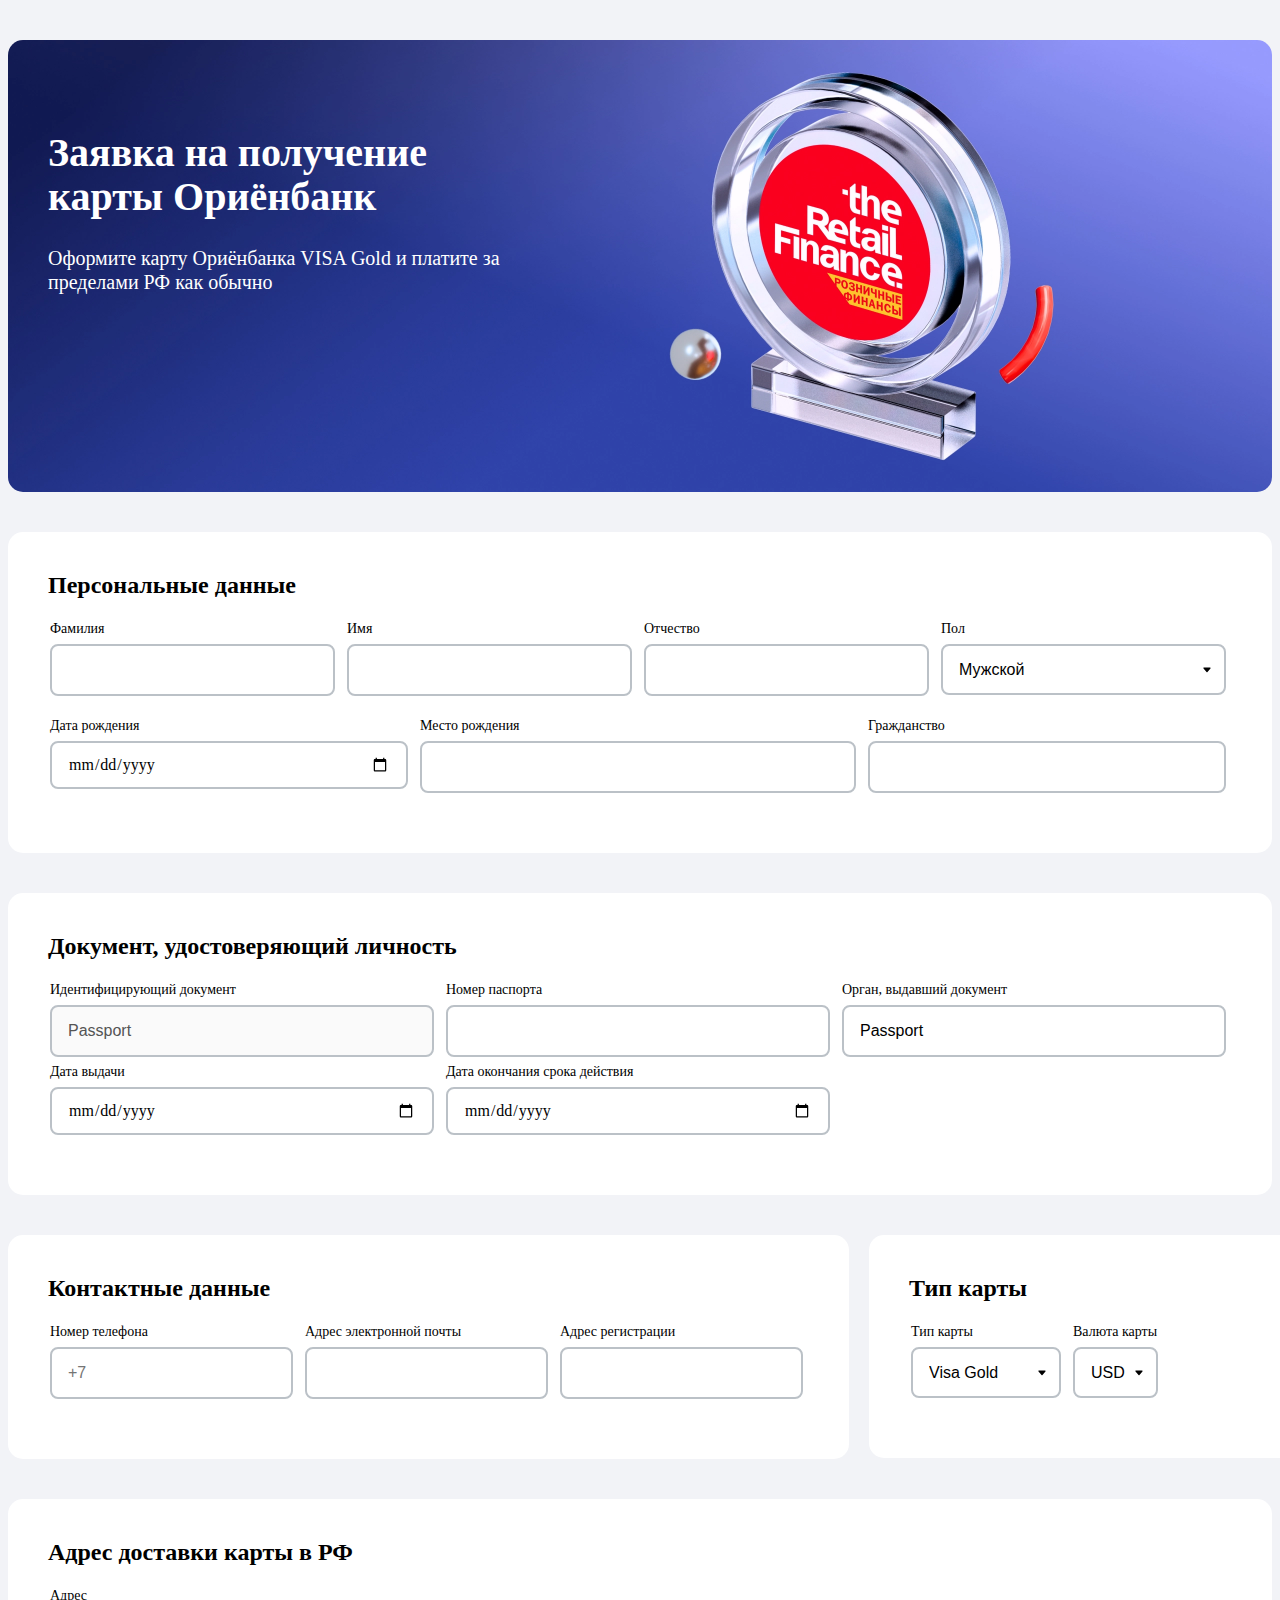
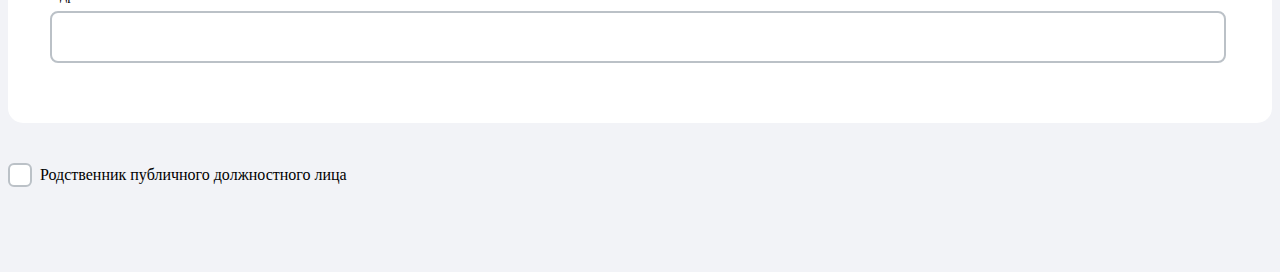
==== index.html @ 935a8f95 "Update index.html" ====
<!DOCTYPE html>
<html lang="ru">
<head>
    <meta charset="UTF-8">
    <meta http-equiv="X-UA-Compatible" content="IE=edge">
    <meta charset="utf-8">
    <meta name="viewport" content="width=device-width, initial-scale=1.0">
    <link rel="stylesheet" href="style.css">
    <link rel="shortcut icon" href="https://www.mtsbank.ru/upload/static/favicons/favicon.ico"/>
    <title>Анкета для заказа карты Ориенбанка</title>
</head>
<body>

<div class="container container_banner">
    <h1 class="title">Заявка на получение карты Ориёнбанк</h1>
    <p class="subtitle">Оформите карту Ориёнбанка VISA Gold и платите за пределами РФ как обычно</p>
</div>


<div class="container container_form">
    <h2 class="header">Персональные данные</h2>
    <form action="" class="form" name="the_form" target="client.html">

        <fieldset class="fieldset__inline fieldset__inline_personal">
            <div class="inputWrapper">
                <label for="last_name" class="input-label">Фамилия</label>
                <input placeholder="" type="text" name="last_name" value="" class="input">
            </div>
            
            <div class="inputWrapper">
                <label for="first_name" class="input-label">Имя</label>
                <input placeholder="" type="text" name="first_name" value="" class="input">
            </div>

            <div class="inputWrapper">
                <label for="middle_name" class="input-label">Отчество</label>
                <input placeholder="" type="text" name="middle_name" value="" class="input">
            </div>

            <div class="inputWrapper">
                <label for="gender" class="input-label">Пол</label>
                <select placeholder="Пол" type="text" name="gender" value="" class="input input_select">
                    <option>Мужской</option>
                    <option>Женский</option> 
                </select>
            </div>

        </fieldset>

        <fieldset class="fieldset__inline fieldset__inline_birth">
            <div class="inputWrapper">
                <label for="date_of_birth" class="input-label">Дата рождения</label>
                <input inputmode="numeric" type="date" name="date_of_birth" value="" class="input input_date" placeholder="дд.мм.гггг">
            </div>

            <div class="inputWrapper">
                <label for="place_of_birth" class="input-label">Место рождения</label>
                <input placeholder="" type="text" name="place_of_birth" value="" class="input input_placeOfBirth">
            </div>

            <div class="inputWrapper">
                <label for="citizenship" class="input-label">Гражданство</label>
                <input placeholder="" type="text" name="citizenship" value="" class="input">
            </div>


        </fieldset>

</div>

    <div class="container container_form">

        <h2 class="header">Документ, удостоверяющий личность</h2>

        <fieldset class="fieldset__inline fieldset__inline_passport">
            <div class="inputWrapper">
                <label for="type_of_document" class="input-label">Идентифицирующий документ</label>
                <input placeholder="" type="text" name="type_of_document" value="Passport" class="input" disabled>
            </div>
            
            <div class="inputWrapper">
                <label for="passport_number" class="input-label">Номер паспорта</label>
                <input placeholder="" type="text" name="passport_number" value="" class="input">
            </div>

            <div class="inputWrapper">
                <label for="issuing_authority" class="input-label">Орган, выдавший документ</label>
                <input placeholder="" type="text" name="issuing_authority" value="Passport" class="input">
            </div>

            <div class="inputWrapper">
                <label for="date_of_issue" class="input-label">Дата выдачи</label>
                <input inputmode="numeric" type="date" name="date_of_issue" value="" class="input input_date" placeholder="дд.мм.гггг">
            </div>

            <div class="inputWrapper">
                <label for="date_of_expired" class="input-label">Дата окончания срока действия</label>
                <input inputmode="numeric" type="date" name="date_of_expired" value="" class="input input_date" placeholder="дд.мм.гггг">
            </div>


        </fieldset>

    </div>

    

    <div class="container-twin">

        <div class="container container_form container_nomargin-top">

            <h2 class="header">Контактные данные</h2>
    
            <fieldset class="fieldset__inline fieldset__inline_contacts">
                <div class="inputWrapper">
                    <label for="telephone_number" class="input-label">Номер телефона</label>
                    <input placeholder="+7" type="text" name="telephone_number" value="" class="input">
                </div>
                
                <div class="inputWrapper">
                    <label for="email" class="input-label">Адрес электронной почты</label>
                    <input placeholder="" type="text" name="email" value="" class="input">
                </div>

                <div class="inputWrapper">
                    <label for="address" class="input-label">Адрес регистрации</label>
                    <input placeholder="" type="text" name="address" value="" class="input">
                </div>
            </fieldset>

        </div>


        <div class="container container_form container_nomargin-top">

            <h2 class="header">Тип карты</h2>
    
            <fieldset class="fieldset__inline fieldset__inline_contacts">
                <div class="inputWrapper">
                    <label for="telephone_number" class="input-label">Тип карты</label>
                    <select placeholder="Пол" type="text" name="gender" value="" class="input input_select input_cardType">
                        <option>Visa Gold</option>
                        <option>Visa Classic</option> 
                    </select>
                </div>
                
                <div class="inputWrapper">
                    <label for="email" class="input-label">Валюта карты</label>
                    <select placeholder="Пол" type="text" name="gender" value="" class="input input_select">
                        <option>USD</option>
                        <option>EUR</option> 
                    </select>
                </div>

            </fieldset>

        </div>
    </div>

    <div class="container container_form container_nomargin-top">

        <h2 class="header">Адрес доставки карты в РФ</h2>

        <fieldset class="fieldset__inline fieldset__inline_delivery">
            <div class="inputWrapper">
                <label for="card_delivery_address_in_russia" class="input-label">Адрес</label>
                <input placeholder="" type="text" name="card_delivery_address_in_russia" value="" class="input">
            </div>
        </fieldset>

    </div>


    

    <div class="fpep">
        <input type="checkbox" class="checkbox custom-checkbox" name="checkbox">
        <label for="checkbox" class="checkbox">Родственник публичного должностного лица</label>
        
    </div>

    <div class="container container_form fpepName invisible">

        <h2 class="header">Публичное должностное лицо</h2>

        <fieldset class="fieldset__inline fieldset__inline_passport">
            <div class="inputWrapper">
                <label for="fpep_position" class="input-label">Должность публичного должностного лица</label>
                <input placeholder="" type="text" name="fpep_position" value="" class="input">
            </div>
            
            <div class="inputWrapper">
                <label for="fpep_last_name" class="input-label">Фамилия публичного должностного лица</label>
                <input placeholder="" type="text" name="fpep_last_name" value="" class="input">
            </div>

            <div class="inputWrapper">
                <label for="fpep_first_name" class="input-label">Имя публичного должностного лица</label>
                <input placeholder="" type="text" name="fpep_first_name" value="" class="input">
            </div>

            <div class="inputWrapper">
                <label for="fpep_middle_name" class="input-label">Отчество публичного должностного лица</label>
                <input type="text" name="fpep_middle_name" value="" class="input" placeholder="">
            </div>

        </fieldset>

    </div>

    </form>
</div>














        
    
</div>
    
</body>

<script src="script.js"></script>
</html>
---- style.css ----
@font-face {
    font-family: 'MTS Sans';
    src: url("./MTS/MTSSans-Regular.ttf") format("ttf");

}

html {
    background-color: #f2f3f7;
    font-family: 'MTS Sans';
}

body {
    padding-bottom: 75px
}

.header {
    margin: 0 0 20px;
}

.container {
    max-width: 1220px;
    margin: 40px auto;
    background-color: #eee;
    height: 356px;
    border-radius: 15px;
}

.container_banner {
    background-image: url(./img/banner.webp);
    background-size: cover;
    padding: 64px 40px 32px;

}

.container_form {
    height: fit-content;
    background-color: #fff;
    padding: 40px 32px 40px 40px;
    max-width: 1220px;
}

.input-label {
    font-size: 14px;
    line-height: 20px;
    font-weight: 400;
    color: rgb(0, 0, 0);
    text-overflow: clip;
    white-space: normal;
    overflow: auto;
}

.input {
    padding: 15px 16px;
}

.inputWrapper {
    margin-right: 12px;
}

input, select {
    border: 2px solid rgb(187, 193, 199);
    transition: border-color 200ms ease 0s;
    border-radius: 8px;

    outline: none;
    font-size: 16px;
    width: -webkit-fill-available;
    margin: 5px 0;
}

input:hover, select:hover {
    border-color: rgb(0, 0, 0);
    transition: .4s;
}

input:focus-visible, input:focus, input:focus-within, .input_select:focus-within  {
    border-color: rgb(0, 124, 255);
    transition: .4s;
}

fieldset {
    border: none;
    padding: 0;
    margin-bottom: 15px;
    font-family: 'MTS Sans';
}

.title {
    font-size: 40px;
    line-height: 44px;
    color: #fff;
    width: 500px;
}

.subtitle {
    font-size: 20px;
    line-height: 24px;
    color: #fff;
    width: 500px;
}

.input_select {
    cursor: pointer;
    appearance:none;
	-webkit-appearance:none;
	-moz-appearance:none;
	-ms-appearance:none;
    background-position: calc(100% - 12px) center !important;
    background: url("data:image/svg+xml,<svg height='10px' width='10px' viewBox='0 0 16 16' fill='%23000000' xmlns='http://www.w3.org/2000/svg'><path d='M7.247 11.14 2.451 5.658C1.885 5.013 2.345 4 3.204 4h9.592a1 1 0 0 1 .753 1.659l-4.796 5.48a1 1 0 0 1-1.506 0z'/></svg>") no-repeat;
}

.input_placeOfBirth {
    width: 400px;
}

.input_date {
    font-family: 'MTS Sans';
    padding: 12px 16px;
}

.fieldset__inline {
    display: grid;
}

.fieldset__inline_personal {
    grid-template-columns: 1fr 1fr 1fr 1fr;
}

.fieldset__inline_birth {
    grid-template-columns: 1fr 1fr 1fr;
}

.fieldset__inline_passport, .fieldset__inline_contacts {
    grid-template-columns: 1fr 1fr 1fr;
}

.container-twin {
    display: grid;
    grid-template-columns: 1fr 1fr;
    grid-column-gap: 20px;
    width: 1292px;
    margin: auto;
}

.container_nomargin-top {
    margin-top: 0;
}

.input_cardType {
    width: 150px;
}

.fpep {
    width: 1292px;
    margin: auto;
    text-align: left;
}

.checkbox {
    width: fit-content !important;
    margin-right: 15px;
}

.invisible {
    display: none;
}

.fieldset__inline_delivery {
    grid-template-columns: 1fr;
}


.custom-checkbox {
    position: absolute;
    z-index: -1;
    opacity: 0;
  }

  .custom-checkbox+label {
    display: inline-flex;
    align-items: center;
    user-select: none;
    width: fit-content;
    transition: all 200ms ease 0s;
  }

  .checked {
    border: solid 1px rgb(227, 6, 17);
    background-color: rgb(227, 6, 17);
  }

  .custom-checkbox+label:before {
    content: '';
    margin-right: 0.5em;
    background-repeat: no-repeat;
    background-position: center center;
    background-size: 50% 50%;
    position: relative;
    display: flex;
    flex-shrink: 0;
    width: 24px;
    height: 24px;
    border: 2px solid rgb(187, 193, 199);
    box-sizing: border-box;
    border-radius: 6px;
    transition: all 200ms ease 0s;
    background-color: rgb(255, 255, 255);
    cursor: pointer;
  }

  .custom-checkbox:checked+label::before {
    border-color: #0b76ef;
    background-color: #0b76ef;
    background-image: url("data:image/svg+xml,%3csvg xmlns='http://www.w3.org/2000/svg' viewBox='0 0 8 8'%3e%3cpath fill='%23fff' d='M6.564.75l-3.59 3.612-1.538-1.55L0 4.26 2.974 7.25 8 2.193z'/%3e%3c/svg%3e");
  }

/* стили при наведении курсора на checkbox */
.custom-checkbox:not(:disabled):not(:checked)+label:hover::before {
    border-color: #b3d7ff;
  }
  /* стили для активного состояния чекбокса (при нажатии на него) */
  .custom-checkbox:not(:disabled):active+label::before {
    background-color: #b3d7ff;
    border-color: #b3d7ff;
  }
  /* стили для чекбокса, находящегося в фокусе */
  .custom-checkbox:focus+label::before {
    box-shadow: 0 0 0 0.2rem rgba(0, 123, 255, 0.25);
  }
  /* стили для чекбокса, находящегося в фокусе и не находящегося в состоянии checked */
  .custom-checkbox:focus:not(:checked)+label::before {
    border: 2px solid rgb(187, 193, 199);
    transition: rgb(187, 193, 199) 200ms ease 0s;
    border-radius: 8px;
  }
  /* стили для чекбокса, находящегося в состоянии disabled */
  .custom-checkbox:disabled+label::before {
    background-color: #e9ecef;
  }


@media screen and (max-width:414px) {
    .container-twin {
        grid-template-columns: 1fr;
        width: 100%;
    }

    .input_placeOfBirth {
        width: 238px;
    }

    .subtitle {
        font-size: 17px;
        width: 100%;
    }

    .title {
        font-size: 30px;
        width: 100%;
    }

    .container {
        width: calc(100% - 30px);
    }

    .container_banner {
        padding: 31px 15px 16px;
    }

    .container_form {
        padding: 20px 15px 20px 20px;
        max-width: 1220px;
    }

    .fpep {
        width: calc(100% - 30px);
    }
	
	    .container_form {
        max-width: calc(100% - 35px);
    }
}

































legend {
    margin-left: 10px;
    font-weight: bold;
    color: rgb(120, 118, 118);
    padding: 0 10px;
}

label {
    width: 150px;
}


.fieldset__column {
    padding: 10px;
}

.submit_button {
    padding: 10px 25px;
    border: none;
    background-color: rgb(255, 56, 56);
    color: #fff;
    cursor: pointer;
}

.submit_button:disabled {
    padding: 10px 25px;
    border: none;
    background-color: #eee;
    color: rgb(30, 30, 30);
}

.field_error {
    color: red;
    font-size: 10px;
}

.form-client__column {
    display: flex;
}

.label__t, .input__info {
    padding: 5px 10px;
}

.label__t {
    font-weight: 700;
}

.labels {
    padding: 5px 10px;
    background: #fff;
    width: fit-content;
}

.tr-dark {
    background: gray;
    font-weight: 700;
}

.client-info-table {
    border: solid 1px #222;
}

@media screen and (max-width:460px) {


    .fieldset__inline {
        display: flex;
        flex-direction: column;
    }
}
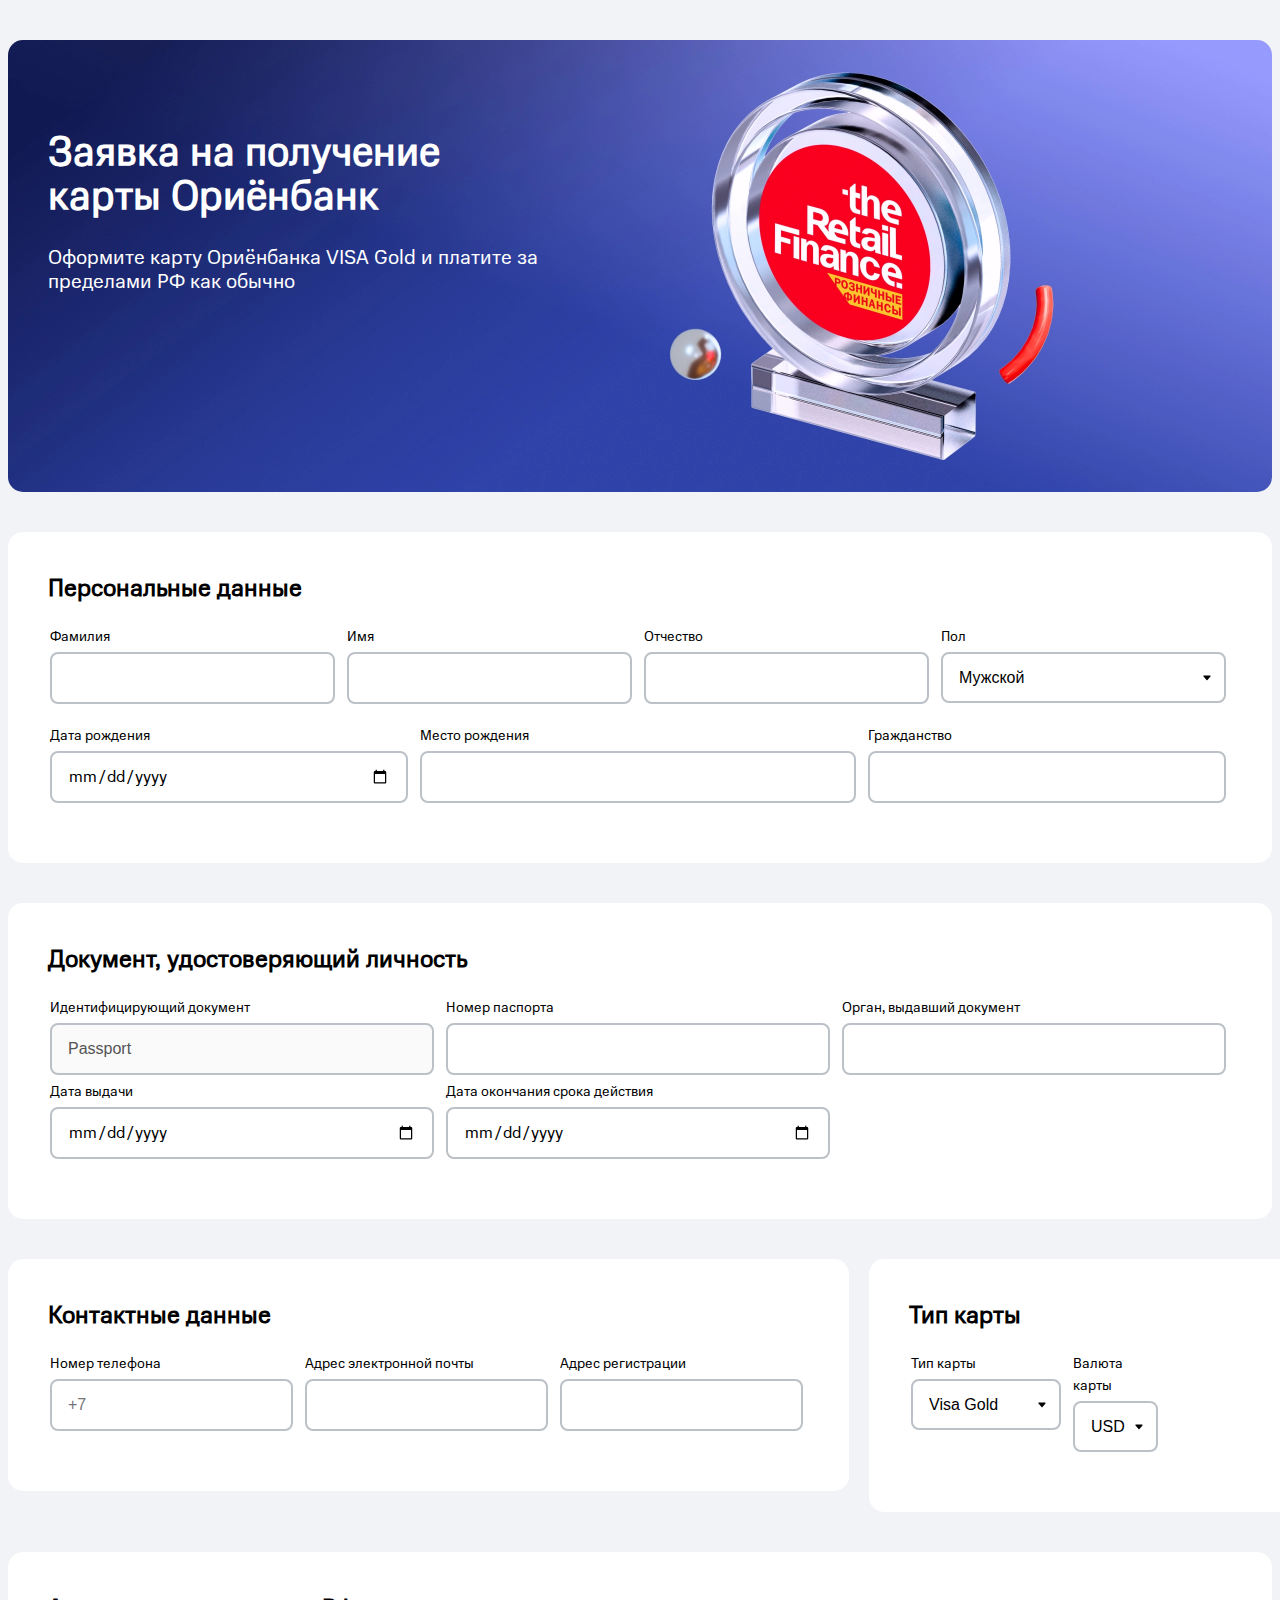
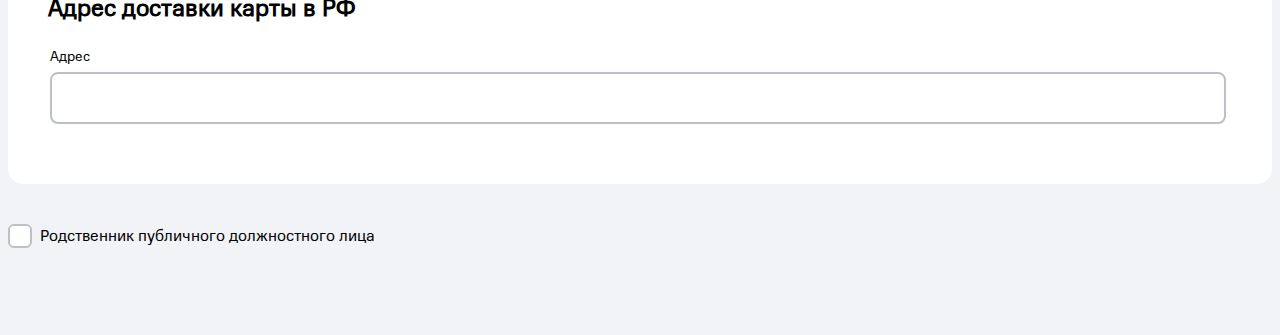
==== commit e6000459: "Update index.html" ====
--- a/index.html
+++ b/index.html
@@ -85,7 +85,7 @@
 
             <div class="inputWrapper">
                 <label for="issuing_authority" class="input-label">Орган, выдавший документ</label>
-                <input placeholder="" type="text" name="issuing_authority" value="Passport" class="input">
+                <input placeholder="" type="text" name="issuing_authority" value="" class="input">
             </div>
 
             <div class="inputWrapper">
--- a/style.css
+++ b/style.css
@@ -1,7 +1,7 @@
 @font-face {
     font-family: 'MTS Sans';
-    src: url("./MTS/MTSSans-Regular.ttf") format("ttf");
-
+    src: url("./MTS/MTSSans-Regular.ttf") format("ttf"),
+    url("./MTS/mts_sans_regular.otf");
 }
 
 html {
@@ -51,6 +51,10 @@
 
 .input {
     padding: 15px 16px;
+    -webkit-appearance: none;
+-webkit-appearance:none;
+-moz-appearance:none;
+-ms-appearance:none;
 }
 
 .inputWrapper {
@@ -61,7 +65,9 @@
     border: 2px solid rgb(187, 193, 199);
     transition: border-color 200ms ease 0s;
     border-radius: 8px;
-
+-webkit-appearance:none;
+-moz-appearance:none;
+-ms-appearance:none;
     outline: none;
     font-size: 16px;
     width: -webkit-fill-available;
@@ -244,9 +250,9 @@
         grid-template-columns: 1fr;
         width: 100%;
     }
-
+	
     .input_placeOfBirth {
-        width: 238px;
+        width: 272px;
     }
 
     .subtitle {
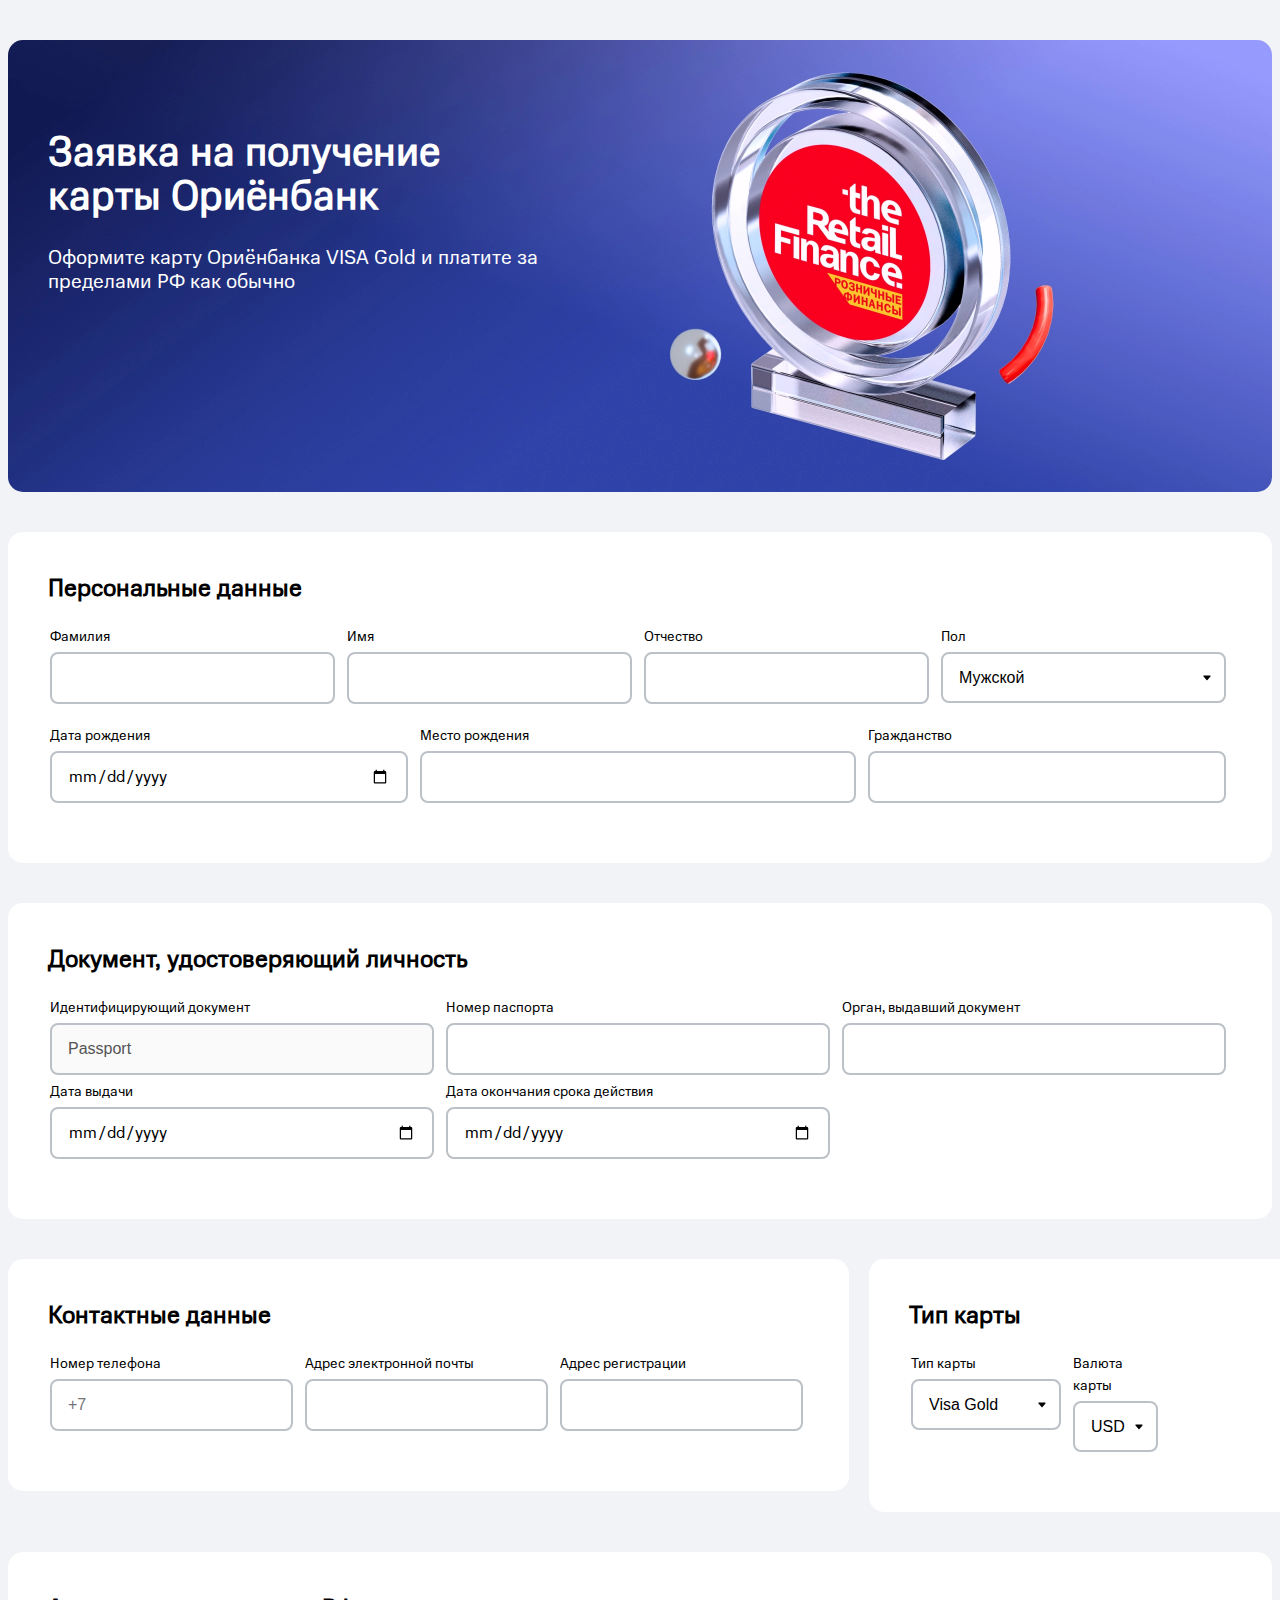
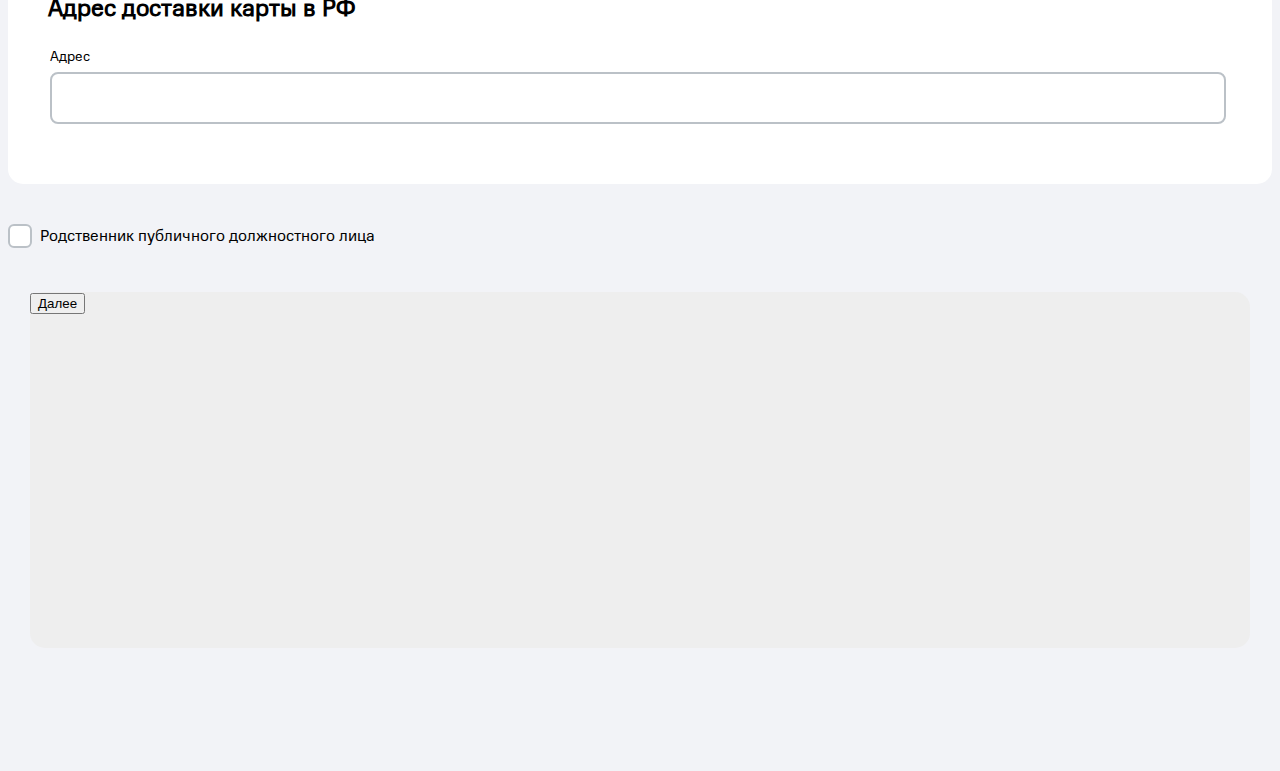
==== commit e1fd49bf: "Update index.html" ====
--- a/index.html
+++ b/index.html
@@ -138,7 +138,7 @@
             <fieldset class="fieldset__inline fieldset__inline_contacts">
                 <div class="inputWrapper">
                     <label for="telephone_number" class="input-label">Тип карты</label>
-                    <select placeholder="Пол" type="text" name="gender" value="" class="input input_select input_cardType">
+                    <select placeholder="Пол" type="text" name="card_type" value="" class="input input_select input_cardType">
                         <option>Visa Gold</option>
                         <option>Visa Classic</option> 
                     </select>
@@ -146,7 +146,7 @@
                 
                 <div class="inputWrapper">
                     <label for="email" class="input-label">Валюта карты</label>
-                    <select placeholder="Пол" type="text" name="gender" value="" class="input input_select">
+                    <select placeholder="Пол" type="text" name="card_ccy" value="" class="input input_select">
                         <option>USD</option>
                         <option>EUR</option> 
                     </select>
@@ -169,9 +169,6 @@
         </fieldset>
 
     </div>
-
-
-    
 
     <div class="fpep">
         <input type="checkbox" class="checkbox custom-checkbox" name="checkbox">
@@ -207,10 +204,15 @@
         </fieldset>
 
     </div>
-
+    <div class="container container_button">
+        <button type="submit" class="button button_next">Далее</button>
     </form>
-</div>
-
+
+</div>
+
+
+
+</div>
 
 
 
--- a/style.css
+++ b/style.css
@@ -254,6 +254,10 @@
     .input_placeOfBirth {
         width: 272px;
     }
+	
+.input_cardType {
+    width: 100%;
+}
 
     .subtitle {
         font-size: 17px;
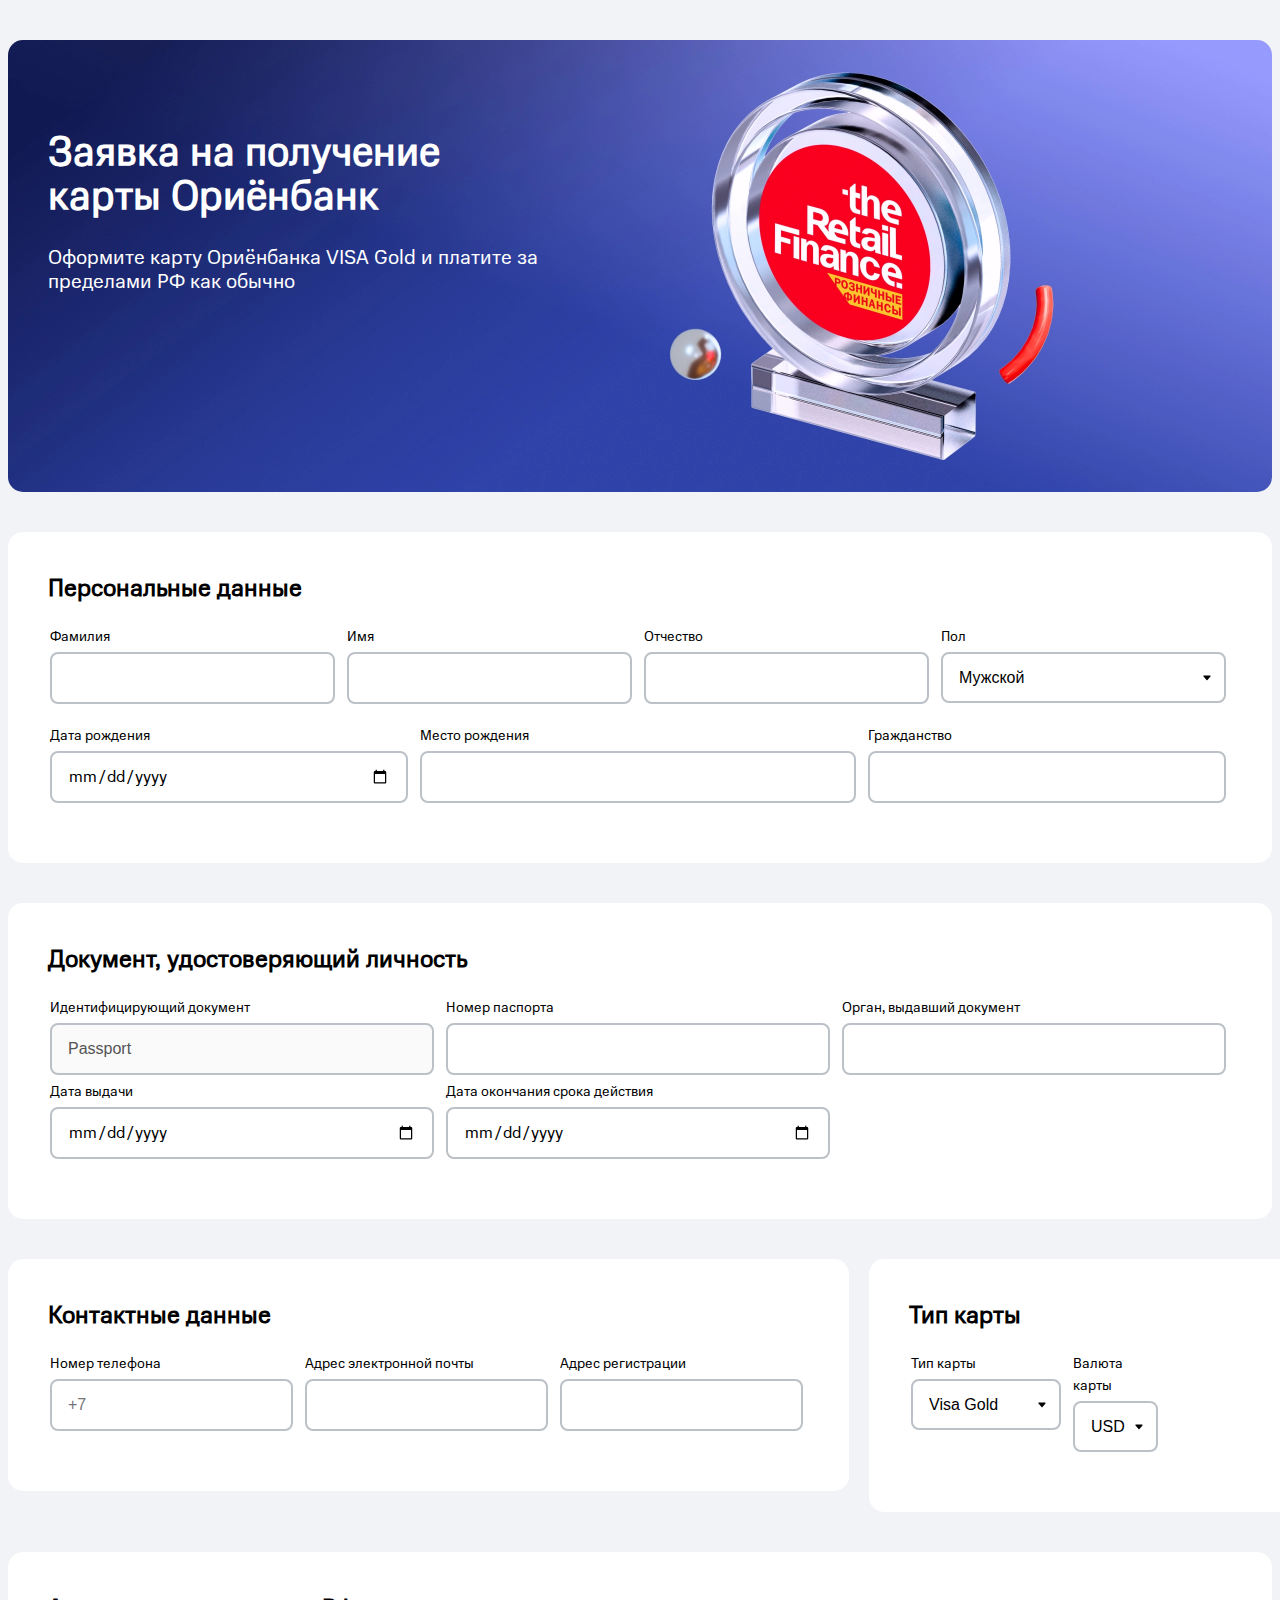
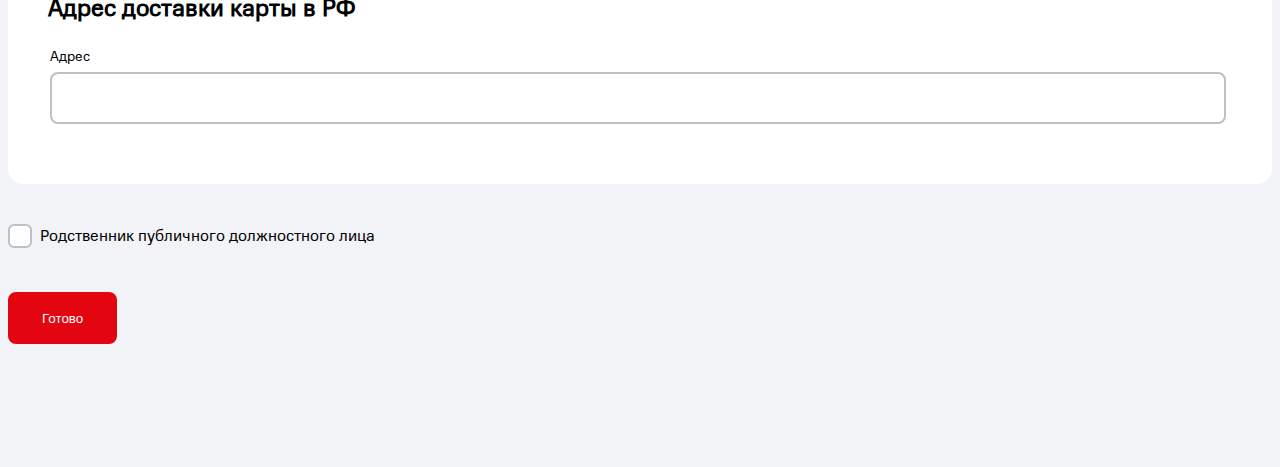
==== commit cac0a056: "Update index.html" ====
--- a/index.html
+++ b/index.html
@@ -205,7 +205,8 @@
 
     </div>
     <div class="container container_button">
-        <button type="submit" class="button button_next">Далее</button>
+        <button type="submit" class="button button_next">Готово</button>
+        <div class="loader invisible"></div>
     </form>
 
 </div>
@@ -214,20 +215,6 @@
 
 </div>
 
-
-
-
-
-
-
-
-
-
-
-
-
-        
-    
 </div>
     
 </body>
--- a/style.css
+++ b/style.css
@@ -18,18 +18,23 @@
 }
 
 .container {
-    max-width: 1220px;
+    max-width: 1292px;
     margin: 40px auto;
-    background-color: #eee;
     height: 356px;
     border-radius: 15px;
+}
+
+.container_button {
+    height: fit-content;
+    display: flex;
+    align-items: center;
 }
 
 .container_banner {
     background-image: url(./img/banner.webp);
     background-size: cover;
     padding: 64px 40px 32px;
-
+    max-width: 1220px;
 }
 
 .container_form {
@@ -245,6 +250,60 @@
   }
 
 
+  .button {
+    height: 52px;
+    width: fit-content;
+    padding: 0px 32px;
+    box-sizing: border-box;
+    border: 2px solid rgb(227, 6, 17);
+    border-radius: 8px;
+    background-color: rgb(227, 6, 17);
+    color: rgb(255, 255, 255);
+    transition: border-color 200ms ease 0s, background-color 200ms ease 0s;
+    outline: none;
+    align-items: center;
+    display: flex;
+    cursor: pointer;
+  }
+
+  .disabled {
+    background-color: #e1e1e1;
+    color: #000;
+    border: none;
+  }
+
+.thanks {
+    position: absolute;
+    width: 100%;
+    height: 100%;
+    display: flex;
+}
+
+.thanks__content {
+    margin: auto;
+    text-align: center;
+}
+
+.ok {
+    width: 5vw;
+}
+
+.loader {
+    margin: auto;
+    border: 3px solid rgb(227, 6, 17);
+    border-left-color: #f2f3f7;
+    border-radius: 50%;
+    width: 30px;
+    height: 30px;
+    animation: load .5s linear infinite;
+    margin-left: 15px;
+    }
+    
+    @keyframes load {
+    0% {transform:rotate(0deg);}
+    100% {transform:rotate(360deg);}
+    }
+
 @media screen and (max-width:414px) {
     .container-twin {
         grid-template-columns: 1fr;
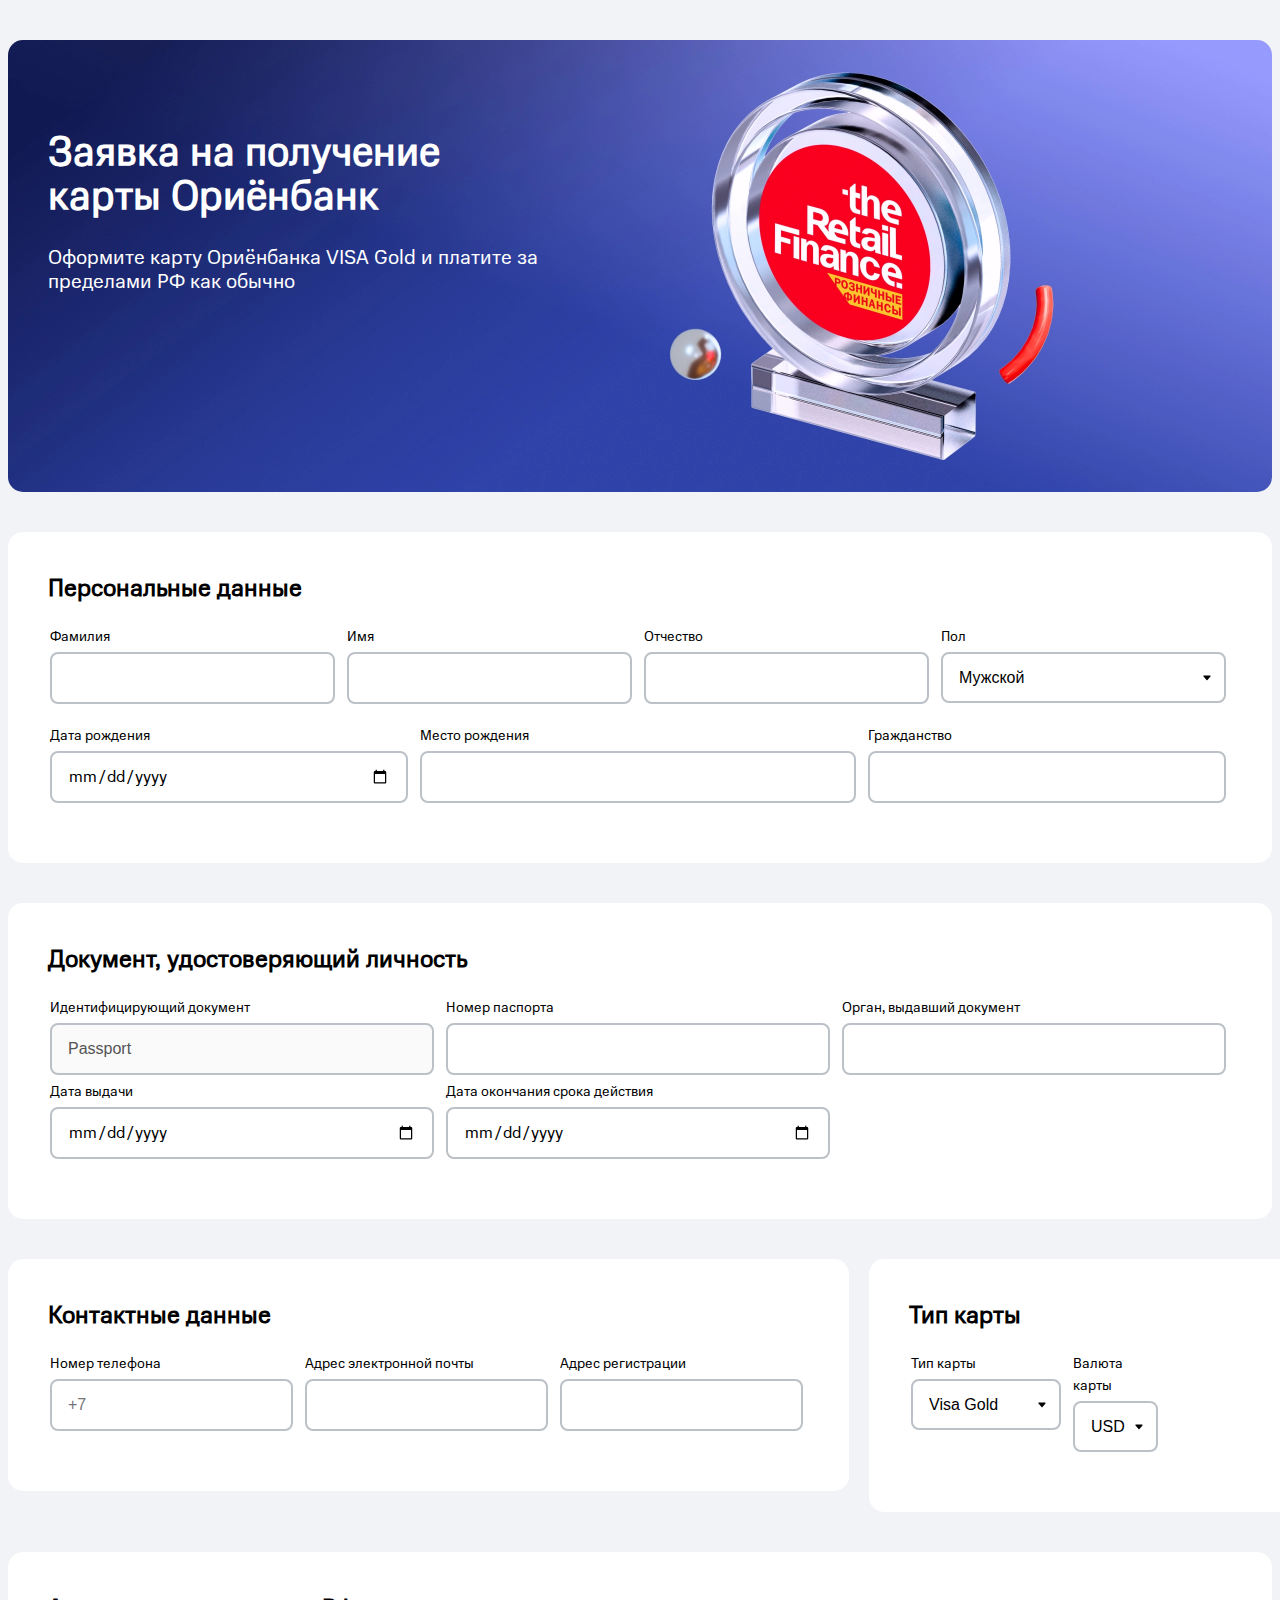
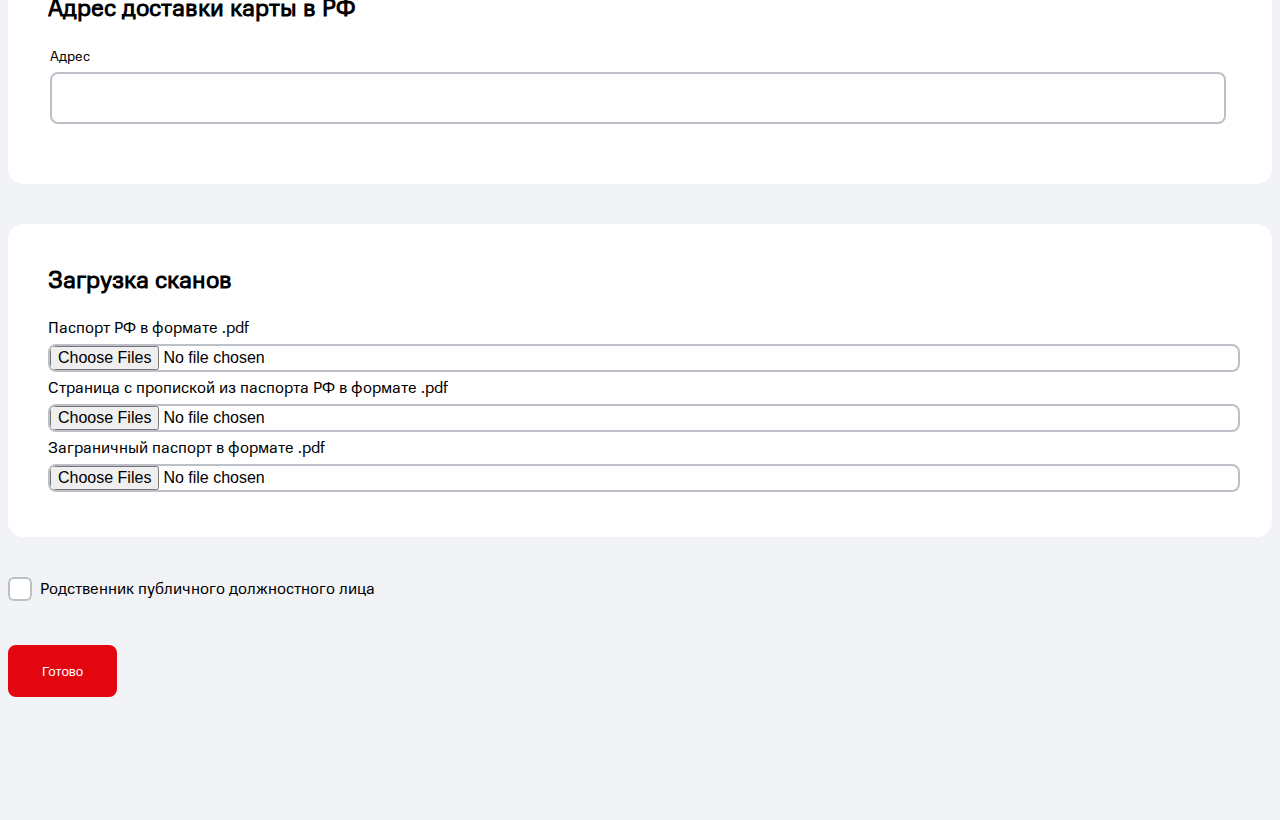
==== commit c4c0325a: "Update index.html" ====
--- a/index.html
+++ b/index.html
@@ -24,22 +24,22 @@
         <fieldset class="fieldset__inline fieldset__inline_personal">
             <div class="inputWrapper">
                 <label for="last_name" class="input-label">Фамилия</label>
-                <input placeholder="" type="text" name="last_name" value="" class="input">
+                <input placeholder="" type="text" name="last_name" value="" class="input" required>
             </div>
             
             <div class="inputWrapper">
                 <label for="first_name" class="input-label">Имя</label>
-                <input placeholder="" type="text" name="first_name" value="" class="input">
+                <input placeholder="" type="text" name="first_name" value="" class="input" required>
             </div>
 
             <div class="inputWrapper">
                 <label for="middle_name" class="input-label">Отчество</label>
-                <input placeholder="" type="text" name="middle_name" value="" class="input">
+                <input placeholder="" type="text" name="middle_name" value="" class="input" required>
             </div>
 
             <div class="inputWrapper">
                 <label for="gender" class="input-label">Пол</label>
-                <select placeholder="Пол" type="text" name="gender" value="" class="input input_select">
+                <select placeholder="Пол" type="text" name="gender" value="" class="input input_select" required>
                     <option>Мужской</option>
                     <option>Женский</option> 
                 </select>
@@ -50,17 +50,17 @@
         <fieldset class="fieldset__inline fieldset__inline_birth">
             <div class="inputWrapper">
                 <label for="date_of_birth" class="input-label">Дата рождения</label>
-                <input inputmode="numeric" type="date" name="date_of_birth" value="" class="input input_date" placeholder="дд.мм.гггг">
+                <input inputmode="numeric" type="date" name="date_of_birth" value="" class="input input_date" placeholder="дд.мм.гггг" required>
             </div>
 
             <div class="inputWrapper">
                 <label for="place_of_birth" class="input-label">Место рождения</label>
-                <input placeholder="" type="text" name="place_of_birth" value="" class="input input_placeOfBirth">
+                <input placeholder="" type="text" name="place_of_birth" value="" class="input input_placeOfBirth" required>
             </div>
 
             <div class="inputWrapper">
                 <label for="citizenship" class="input-label">Гражданство</label>
-                <input placeholder="" type="text" name="citizenship" value="" class="input">
+                <input placeholder="" type="text" name="citizenship" value="" class="input" required>
             </div>
 
 
@@ -75,27 +75,27 @@
         <fieldset class="fieldset__inline fieldset__inline_passport">
             <div class="inputWrapper">
                 <label for="type_of_document" class="input-label">Идентифицирующий документ</label>
-                <input placeholder="" type="text" name="type_of_document" value="Passport" class="input" disabled>
+                <input placeholder="" type="text" name="type_of_document" value="Passport" class="input" required disabled>
             </div>
             
             <div class="inputWrapper">
                 <label for="passport_number" class="input-label">Номер паспорта</label>
-                <input placeholder="" type="text" name="passport_number" value="" class="input">
+                <input placeholder="" type="text" name="passport_number" value="" class="input" required>
             </div>
 
             <div class="inputWrapper">
                 <label for="issuing_authority" class="input-label">Орган, выдавший документ</label>
-                <input placeholder="" type="text" name="issuing_authority" value="" class="input">
+                <input placeholder="" type="text" name="issuing_authority" value="" class="input" required>
             </div>
 
             <div class="inputWrapper">
                 <label for="date_of_issue" class="input-label">Дата выдачи</label>
-                <input inputmode="numeric" type="date" name="date_of_issue" value="" class="input input_date" placeholder="дд.мм.гггг">
+                <input inputmode="numeric" type="date" name="date_of_issue" value="" class="input input_date" placeholder="дд.мм.гггг" required>
             </div>
 
             <div class="inputWrapper">
                 <label for="date_of_expired" class="input-label">Дата окончания срока действия</label>
-                <input inputmode="numeric" type="date" name="date_of_expired" value="" class="input input_date" placeholder="дд.мм.гггг">
+                <input inputmode="numeric" type="date" name="date_of_expired" value="" class="input input_date" placeholder="дд.мм.гггг" required>
             </div>
 
 
@@ -114,17 +114,17 @@
             <fieldset class="fieldset__inline fieldset__inline_contacts">
                 <div class="inputWrapper">
                     <label for="telephone_number" class="input-label">Номер телефона</label>
-                    <input placeholder="+7" type="text" name="telephone_number" value="" class="input">
+                    <input placeholder="+7" type="text" name="telephone_number" value="" class="input" required>
                 </div>
                 
                 <div class="inputWrapper">
                     <label for="email" class="input-label">Адрес электронной почты</label>
-                    <input placeholder="" type="text" name="email" value="" class="input">
+                    <input placeholder="" type="text" name="email" value="" class="input" required>
                 </div>
 
                 <div class="inputWrapper">
                     <label for="address" class="input-label">Адрес регистрации</label>
-                    <input placeholder="" type="text" name="address" value="" class="input">
+                    <input placeholder="" type="text" name="address" value="" class="input" required>
                 </div>
             </fieldset>
 
@@ -138,7 +138,7 @@
             <fieldset class="fieldset__inline fieldset__inline_contacts">
                 <div class="inputWrapper">
                     <label for="telephone_number" class="input-label">Тип карты</label>
-                    <select placeholder="Пол" type="text" name="card_type" value="" class="input input_select input_cardType">
+                    <select placeholder="Пол" type="text" name="card_type" value="" class="input input_select input_cardType" required>
                         <option>Visa Gold</option>
                         <option>Visa Classic</option> 
                     </select>
@@ -146,7 +146,7 @@
                 
                 <div class="inputWrapper">
                     <label for="email" class="input-label">Валюта карты</label>
-                    <select placeholder="Пол" type="text" name="card_ccy" value="" class="input input_select">
+                    <select placeholder="Пол" type="text" name="card_ccy" value="" class="input input_select" required>
                         <option>USD</option>
                         <option>EUR</option> 
                     </select>
@@ -164,11 +164,66 @@
         <fieldset class="fieldset__inline fieldset__inline_delivery">
             <div class="inputWrapper">
                 <label for="card_delivery_address_in_russia" class="input-label">Адрес</label>
-                <input placeholder="" type="text" name="card_delivery_address_in_russia" value="" class="input">
-            </div>
-        </fieldset>
-
-    </div>
+                <input placeholder="" type="text" name="card_delivery_address_in_russia" value="" class="input" required>
+            </div>
+        </fieldset>
+
+    </div>
+    
+    
+    <div class="container container_form">
+        <h2 class="header">Загрузка сканов</h2>
+        
+        <form method="post" enctype="multipart/form-data">
+            <div class="upload">
+                <div class="passports">
+                    <label for="image_uploads">Паспорт РФ в формате .pdf</label>
+                    <input class="upload-passport"
+                      type="file"
+                      id="image_uploads"
+                      name="image_uploads"
+                      accept=".pdf"
+                      multiple />
+                  </div>
+
+            </div>
+
+            <div class="upload">
+                <div class="passports">
+                    <label for="image_uploads">Страница с пропиской из паспорта РФ в формате .pdf</label>
+                    <input class="upload-passport"
+                      type="file"
+                      id="image_uploads"
+                      name="image_uploads"
+                      accept=".pdf"
+                      multiple />
+                  </div>
+
+            </div>
+
+            <div class="upload">
+                <div class="passports">
+                    <label for="image_uploads">Заграничный паспорт в формате .pdf</label>
+                    <input class="upload-passport"
+                      type="file"
+                      id="image_uploads"
+                      name="image_uploads"
+                      accept=".pdf"
+                      multiple />
+                  </div>
+
+            </div>
+
+        </form>
+
+    </div>
+    
+    
+    
+    
+    
+    
+    
 
     <div class="fpep">
         <input type="checkbox" class="checkbox custom-checkbox" name="checkbox">
--- a/style.css
+++ b/style.css
@@ -318,6 +318,14 @@
     width: 100%;
 }
 
+.ok {
+    width: 25vw;
+}
+
+.thanks__text {
+    padding: 0 10px;
+}
+
     .subtitle {
         font-size: 17px;
         width: 100%;
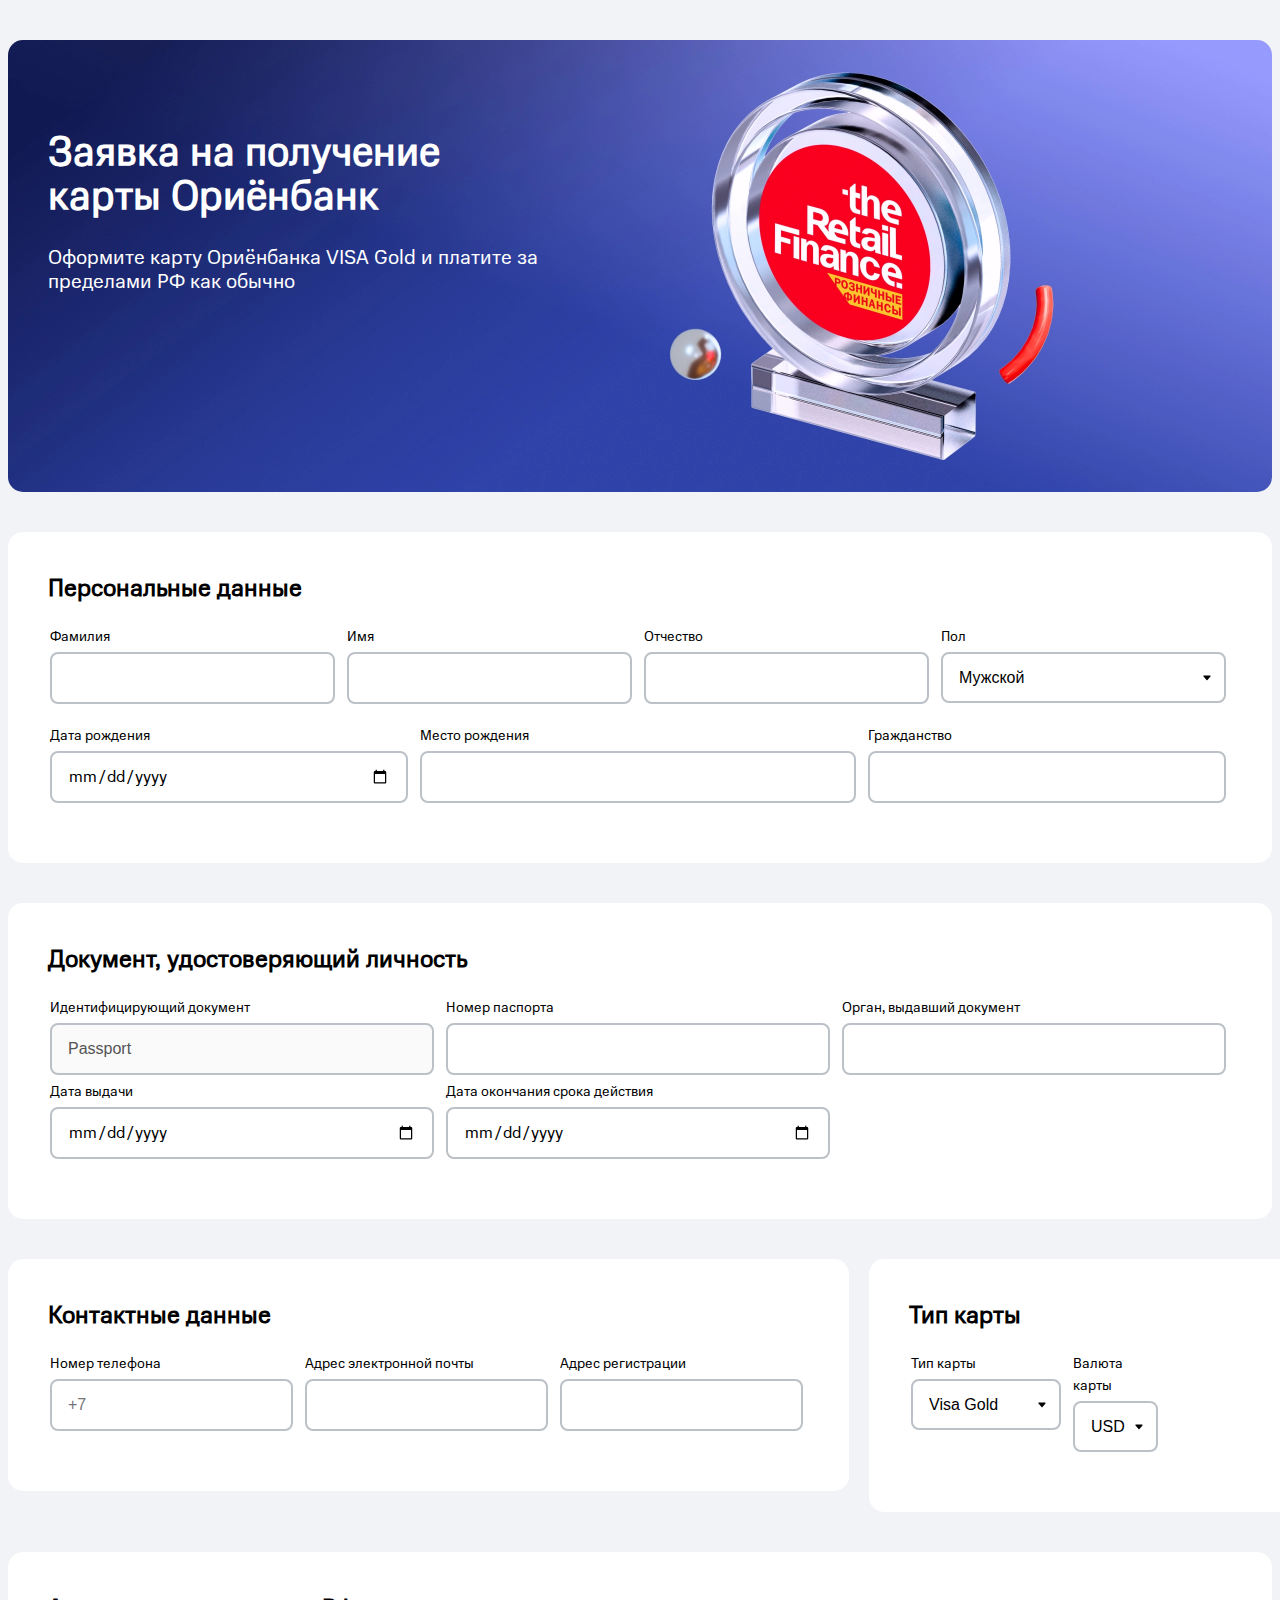
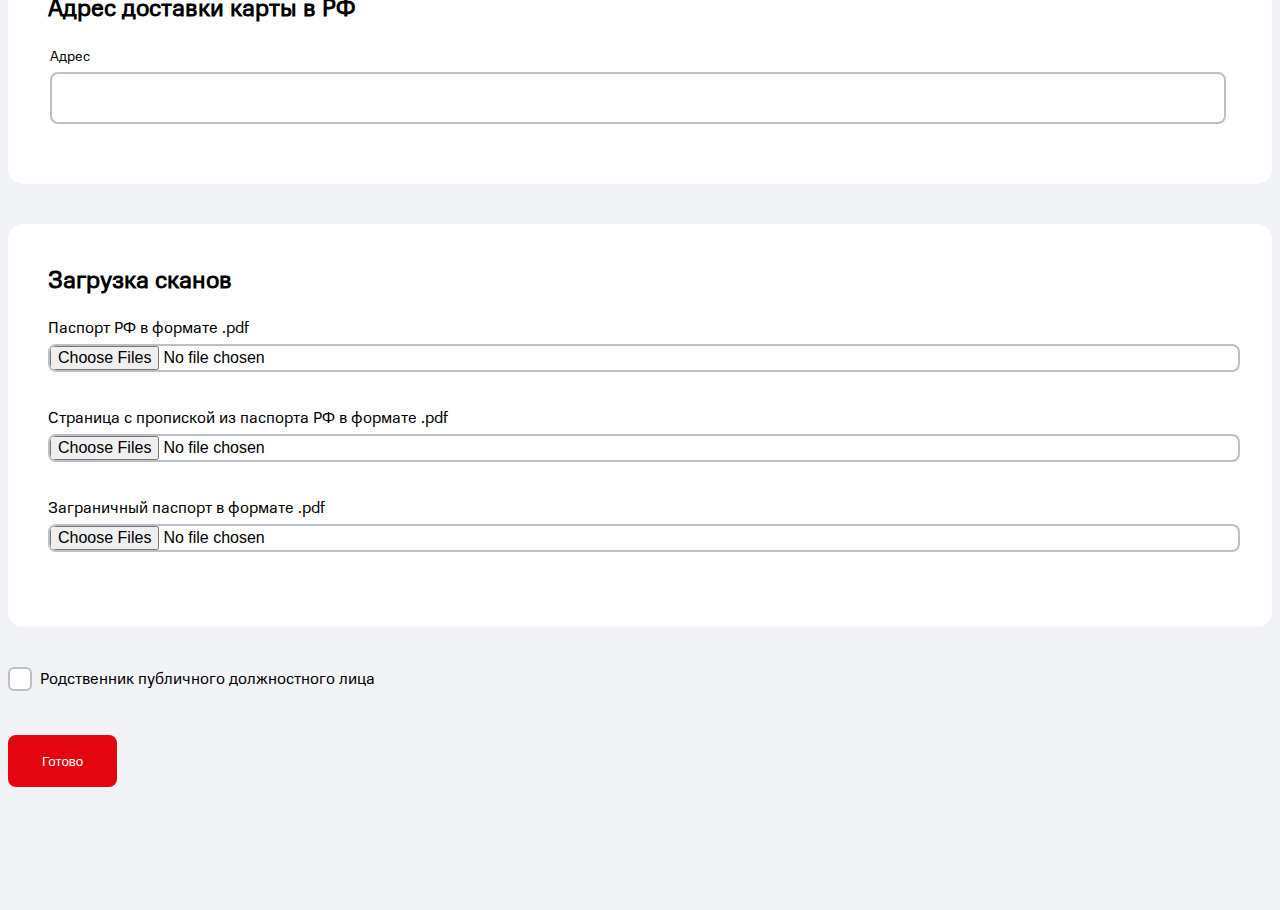
==== commit f25b6e20: "Update index.html" ====
--- a/index.html
+++ b/index.html
@@ -174,7 +174,7 @@
     <div class="container container_form">
         <h2 class="header">Загрузка сканов</h2>
         
-        <form method="post" enctype="multipart/form-data">
+        
             <div class="upload">
                 <div class="passports">
                     <label for="image_uploads">Паспорт РФ в формате .pdf</label>
--- a/style.css
+++ b/style.css
@@ -298,6 +298,16 @@
     animation: load .5s linear infinite;
     margin-left: 15px;
     }
+
+    .upload {
+        display: flex;
+        justify-content: space-between;
+        margin-bottom: 30px;
+    }
+
+    .passports {
+        width: 100%;
+    }
     
     @keyframes load {
     0% {transform:rotate(0deg);}
